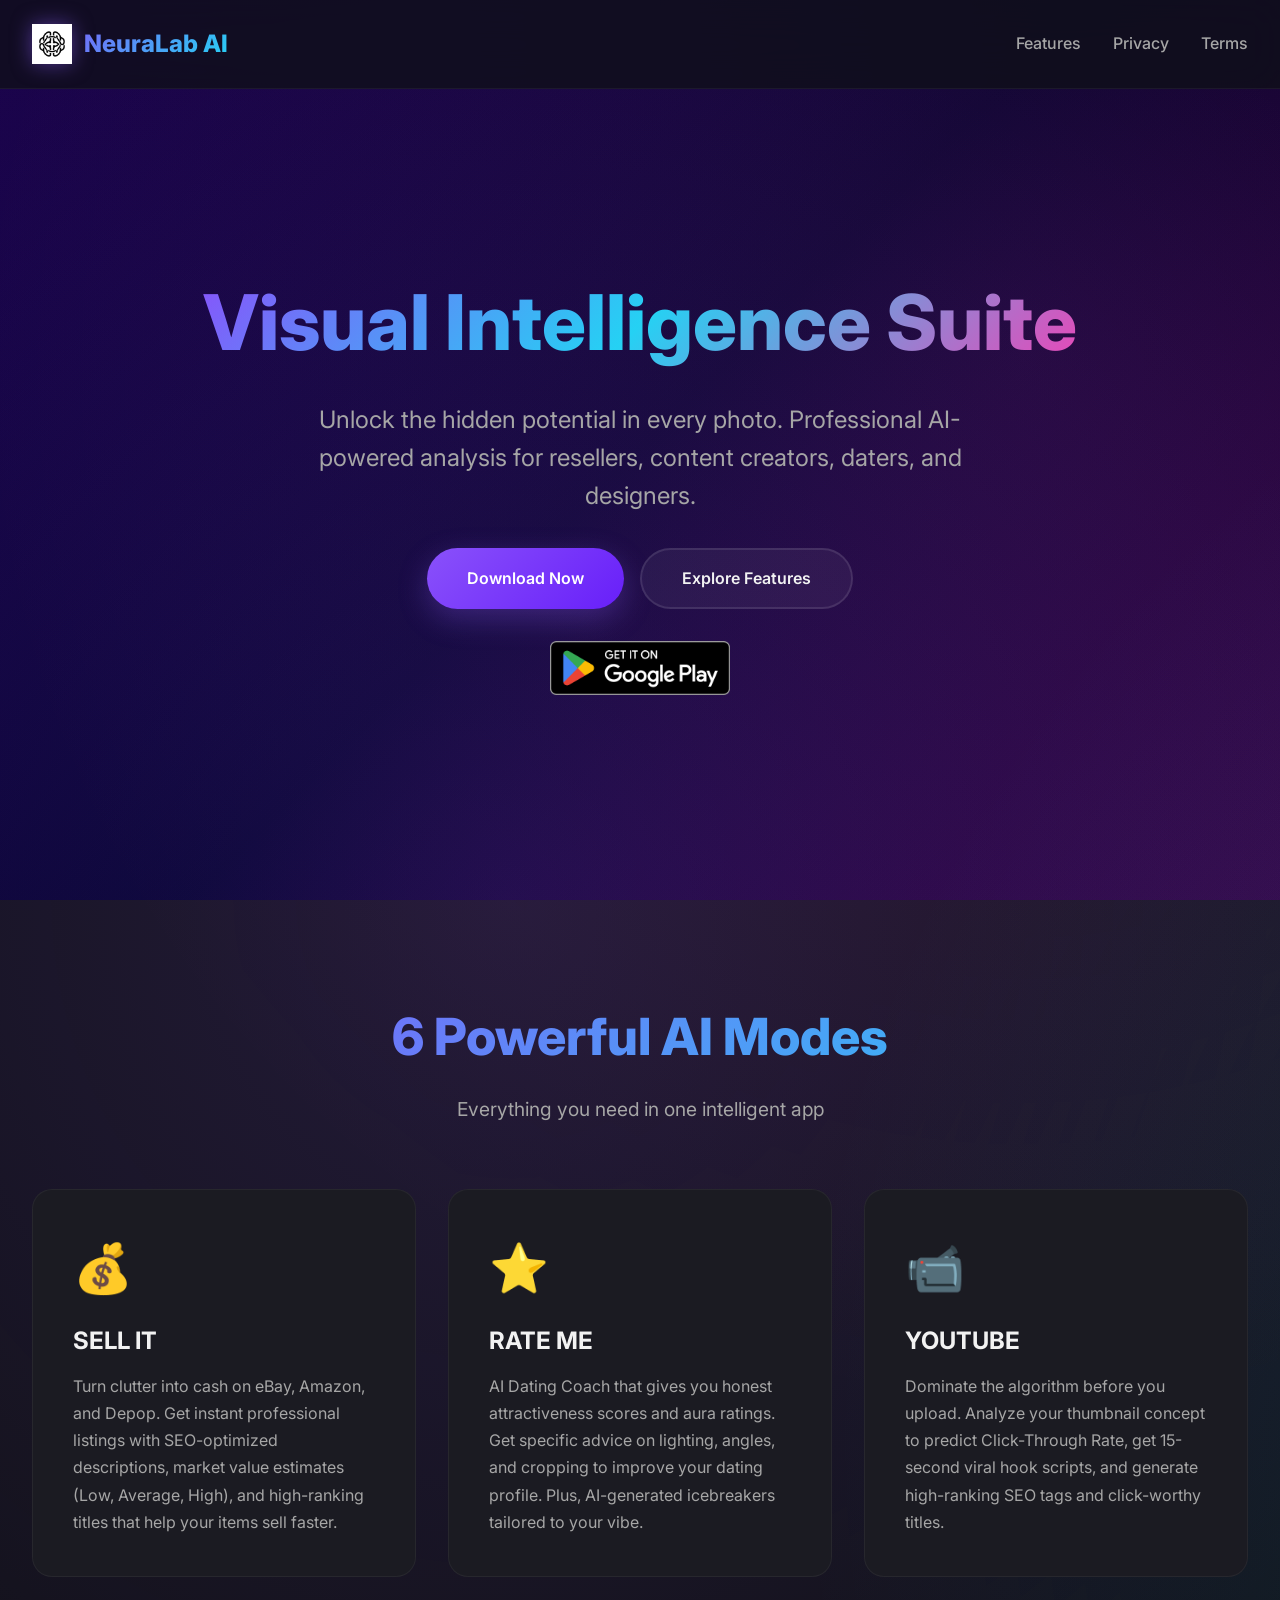
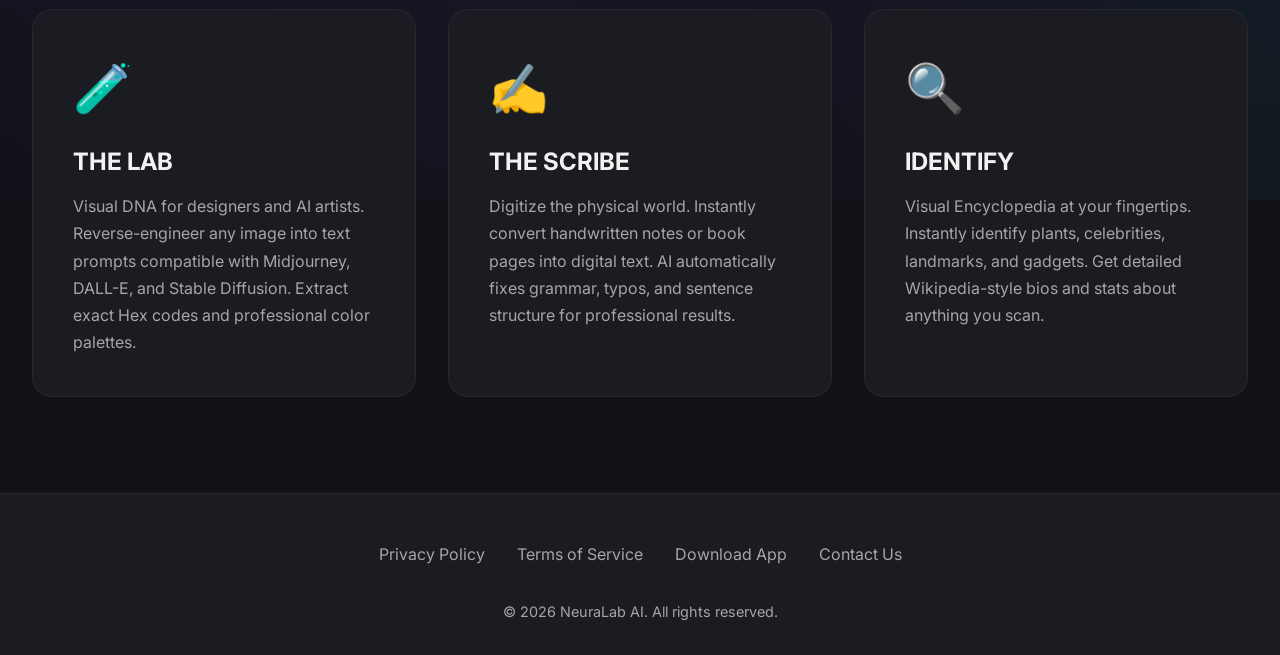
==== neuralab_ai/index.html @ deb69784 "Add files via upload" ====
<!DOCTYPE html>
<html lang="en">

<head>
    <meta charset="UTF-8">
    <meta name="viewport" content="width=device-width, initial-scale=1.0">
    <meta name="description"
        content="NeuraLab AI - Professional visual intelligence suite for resellers, content creators, and designers. 6 powerful AI modes in one app.">
    <title>NeuraLab AI - Visual Intelligence Suite</title>
    <link rel="icon" type="image/png" href="assets/NeuraLab_AI_logo.png">
    <link rel="preconnect" href="https://fonts.googleapis.com">
    <link rel="preconnect" href="https://fonts.gstatic.com" crossorigin>
    <link href="https://fonts.googleapis.com/css2?family=Inter:wght@300;400;500;600;700;800&display=swap"
        rel="stylesheet">
    <style>
        * {
            margin: 0;
            padding: 0;
            box-sizing: border-box;
        }

        :root {
            --primary: hsl(260, 95%, 65%);
            --primary-dark: hsl(260, 95%, 55%);
            --secondary: hsl(190, 90%, 55%);
            --accent: hsl(320, 85%, 60%);
            --bg-dark: hsl(240, 15%, 8%);
            --bg-card: hsl(240, 12%, 12%);
            --text-light: hsl(0, 0%, 95%);
            --text-muted: hsl(0, 0%, 65%);
        }

        body {
            font-family: 'Inter', -apple-system, BlinkMacSystemFont, "Segoe UI", Roboto, sans-serif;
            background: var(--bg-dark);
            color: var(--text-light);
            line-height: 1.6;
            overflow-x: hidden;
        }

        /* Animated Background */
        .bg-gradient {
            position: fixed;
            top: 0;
            left: 0;
            width: 100%;
            height: 100%;
            background: linear-gradient(135deg,
                    hsl(260, 95%, 15%) 0%,
                    hsl(240, 95%, 8%) 50%,
                    hsl(280, 95%, 12%) 100%);
            z-index: -2;
        }

        .bg-gradient::before {
            content: '';
            position: absolute;
            width: 200%;
            height: 200%;
            background: radial-gradient(circle at 20% 50%, hsla(260, 95%, 65%, 0.15) 0%, transparent 50%),
                radial-gradient(circle at 80% 80%, hsla(190, 90%, 55%, 0.15) 0%, transparent 50%),
                radial-gradient(circle at 40% 20%, hsla(320, 85%, 60%, 0.1) 0%, transparent 50%);
            animation: morphing 20s ease-in-out infinite;
        }

        @keyframes morphing {

            0%,
            100% {
                transform: translate(0, 0) scale(1);
            }

            33% {
                transform: translate(-5%, -5%) scale(1.1);
            }

            66% {
                transform: translate(5%, 5%) scale(0.9);
            }
        }

        /* Navigation */
        nav {
            position: fixed;
            top: 0;
            width: 100%;
            padding: 1.5rem 2rem;
            display: flex;
            justify-content: space-between;
            align-items: center;
            z-index: 100;
            background: rgba(15, 15, 25, 0.8);
            backdrop-filter: blur(20px);
            border-bottom: 1px solid rgba(255, 255, 255, 0.05);
        }

        .logo {
            display: flex;
            align-items: center;
            gap: 0.75rem;
            font-size: 1.5rem;
            font-weight: 800;
            background: linear-gradient(135deg, var(--primary), var(--secondary));
            -webkit-background-clip: text;
            -webkit-text-fill-color: transparent;
            background-clip: text;
        }

        .logo img {
            width: 40px;
            height: 40px;
            filter: drop-shadow(0 0 10px rgba(138, 92, 246, 0.5));
        }

        .nav-links {
            display: flex;
            gap: 2rem;
            list-style: none;
        }

        .nav-links a {
            color: var(--text-muted);
            text-decoration: none;
            font-weight: 500;
            transition: all 0.3s ease;
            position: relative;
        }

        .nav-links a::after {
            content: '';
            position: absolute;
            bottom: -5px;
            left: 0;
            width: 0;
            height: 2px;
            background: linear-gradient(90deg, var(--primary), var(--secondary));
            transition: width 0.3s ease;
        }

        .nav-links a:hover {
            color: var(--text-light);
        }

        .nav-links a:hover::after {
            width: 100%;
        }

        /* Hero Section */
        .hero {
            min-height: 100vh;
            display: flex;
            flex-direction: column;
            justify-content: center;
            align-items: center;
            text-align: center;
            padding: 8rem 2rem 4rem;
            position: relative;
        }

        .hero h1 {
            font-size: clamp(2.5rem, 6vw, 5rem);
            font-weight: 800;
            background: linear-gradient(135deg,
                    var(--primary) 0%,
                    var(--secondary) 50%,
                    var(--accent) 100%);
            -webkit-background-clip: text;
            -webkit-text-fill-color: transparent;
            background-clip: text;
            margin-bottom: 1rem;
            animation: fadeInUp 0.8s ease-out;
        }

        .hero .tagline {
            font-size: clamp(1.1rem, 2vw, 1.5rem);
            color: var(--text-muted);
            max-width: 700px;
            margin: 0 auto 2rem;
            animation: fadeInUp 0.8s ease-out 0.2s both;
        }

        .hero .cta-buttons {
            display: flex;
            gap: 1rem;
            flex-wrap: wrap;
            justify-content: center;
            animation: fadeInUp 0.8s ease-out 0.4s both;
        }

        .btn {
            padding: 1rem 2.5rem;
            border-radius: 50px;
            font-weight: 600;
            text-decoration: none;
            transition: all 0.3s ease;
            display: inline-flex;
            align-items: center;
            gap: 0.5rem;
            border: none;
            cursor: pointer;
            font-size: 1rem;
        }

        .btn-primary {
            background: linear-gradient(135deg, var(--primary), var(--primary-dark));
            color: white;
            box-shadow: 0 10px 30px rgba(138, 92, 246, 0.3);
        }

        .btn-primary:hover {
            transform: translateY(-3px);
            box-shadow: 0 15px 40px rgba(138, 92, 246, 0.5);
        }

        .btn-secondary {
            background: rgba(255, 255, 255, 0.05);
            color: var(--text-light);
            border: 2px solid rgba(255, 255, 255, 0.1);
            backdrop-filter: blur(10px);
        }

        .btn-secondary:hover {
            background: rgba(255, 255, 255, 0.1);
            border-color: rgba(255, 255, 255, 0.2);
            transform: translateY(-3px);
        }

        .play-badge {
            max-width: 180px;
            height: auto;
            transition: transform 0.3s ease;
        }

        .play-badge:hover {
            transform: scale(1.05);
        }

        @keyframes fadeInUp {
            from {
                opacity: 0;
                transform: translateY(30px);
            }

            to {
                opacity: 1;
                transform: translateY(0);
            }
        }

        /* Features Section */
        .features {
            padding: 6rem 2rem;
            max-width: 1400px;
            margin: 0 auto;
        }

        .section-header {
            text-align: center;
            margin-bottom: 4rem;
        }

        .section-header h2 {
            font-size: clamp(2rem, 4vw, 3.5rem);
            font-weight: 800;
            margin-bottom: 1rem;
            background: linear-gradient(135deg, var(--primary), var(--secondary));
            -webkit-background-clip: text;
            -webkit-text-fill-color: transparent;
            background-clip: text;
        }

        .section-header p {
            color: var(--text-muted);
            font-size: 1.2rem;
        }

        .features-grid {
            display: grid;
            grid-template-columns: repeat(auto-fit, minmax(350px, 1fr));
            gap: 2rem;
        }

        .feature-card {
            background: var(--bg-card);
            border-radius: 20px;
            padding: 2.5rem;
            border: 1px solid rgba(255, 255, 255, 0.05);
            transition: all 0.4s ease;
            position: relative;
            overflow: hidden;
        }

        .feature-card::before {
            content: '';
            position: absolute;
            top: 0;
            left: 0;
            width: 100%;
            height: 100%;
            background: linear-gradient(135deg, rgba(138, 92, 246, 0.1), rgba(45, 212, 191, 0.1));
            opacity: 0;
            transition: opacity 0.4s ease;
        }

        .feature-card:hover {
            transform: translateY(-10px);
            border-color: rgba(138, 92, 246, 0.3);
            box-shadow: 0 20px 60px rgba(138, 92, 246, 0.2);
        }

        .feature-card:hover::before {
            opacity: 1;
        }

        .feature-icon {
            font-size: 3rem;
            margin-bottom: 1rem;
            display: block;
        }

        .feature-card h3 {
            font-size: 1.5rem;
            font-weight: 700;
            margin-bottom: 0.75rem;
            position: relative;
            z-index: 1;
        }

        .feature-card p {
            color: var(--text-muted);
            line-height: 1.7;
            position: relative;
            z-index: 1;
        }

        /* Footer */
        footer {
            background: var(--bg-card);
            padding: 3rem 2rem 2rem;
            border-top: 1px solid rgba(255, 255, 255, 0.05);
            text-align: center;
        }

        .footer-links {
            display: flex;
            gap: 2rem;
            justify-content: center;
            margin-bottom: 2rem;
            flex-wrap: wrap;
        }

        .footer-links a {
            color: var(--text-muted);
            text-decoration: none;
            transition: color 0.3s ease;
        }

        .footer-links a:hover {
            color: var(--primary);
        }

        .copyright {
            color: var(--text-muted);
            font-size: 0.9rem;
        }

        /* Responsive */
        @media (max-width: 768px) {
            nav {
                padding: 1rem;
            }

            .nav-links {
                gap: 1rem;
            }

            .hero {
                padding: 6rem 1.5rem 3rem;
            }

            .cta-buttons {
                flex-direction: column;
                align-items: center;
            }

            .features {
                padding: 4rem 1.5rem;
            }

            .features-grid {
                grid-template-columns: 1fr;
            }
        }

        /* Scroll Reveal Animation */
        .reveal {
            opacity: 0;
            transform: translateY(50px);
            transition: all 0.6s ease-out;
        }

        .reveal.active {
            opacity: 1;
            transform: translateY(0);
        }
    </style>
</head>

<body>
    <div class="bg-gradient"></div>

    <!-- Navigation -->
    <nav>
        <div class="logo">
            <img src="assets/NeuraLab_AI_logo.png" alt="NeuraLab AI Logo">
            <span>NeuraLab AI</span>
        </div>
        <ul class="nav-links">
            <li><a href="#features">Features</a></li>
            <li><a href="privacy_policy.html">Privacy</a></li>
            <li><a href="terms_of_service.html">Terms</a></li>
        </ul>
    </nav>

    <!-- Hero Section -->
    <section class="hero">
        <h1>Visual Intelligence Suite</h1>
        <p class="tagline">
            Unlock the hidden potential in every photo. Professional AI-powered analysis for resellers, content
            creators, daters, and designers.
        </p>
        <div class="cta-buttons">
            <a href="https://play.google.com/store/apps/details?id=com.neuralab.ai" target="_blank"
                class="btn btn-primary">
                Download Now
            </a>
            <a href="#features" class="btn btn-secondary">
                Explore Features
            </a>
        </div>
        <div style="margin-top: 2rem;">
            <a href="https://play.google.com/store/apps/details?id=com.neuralab.ai" target="_blank">
                <img src="assets/GetItOnGooglePlay_Badge_Web_color_English.png" alt="Get it on Google Play"
                    class="play-badge">
            </a>
        </div>
    </section>

    <!-- Features Section -->
    <section id="features" class="features">
        <div class="section-header">
            <h2>6 Powerful AI Modes</h2>
            <p>Everything you need in one intelligent app</p>
        </div>

        <div class="features-grid">
            <!-- Feature 1: SELL IT -->
            <div class="feature-card reveal">
                <span class="feature-icon">💰</span>
                <h3>SELL IT</h3>
                <p>
                    Turn clutter into cash on eBay, Amazon, and Depop. Get instant professional listings with
                    SEO-optimized descriptions,
                    market value estimates (Low, Average, High), and high-ranking titles that help your items sell
                    faster.
                </p>
            </div>

            <!-- Feature 2: RATE ME -->
            <div class="feature-card reveal">
                <span class="feature-icon">⭐</span>
                <h3>RATE ME</h3>
                <p>
                    AI Dating Coach that gives you honest attractiveness scores and aura ratings. Get specific advice on
                    lighting,
                    angles, and cropping to improve your dating profile. Plus, AI-generated icebreakers tailored to your
                    vibe.
                </p>
            </div>

            <!-- Feature 3: YOUTUBE -->
            <div class="feature-card reveal">
                <span class="feature-icon">📹</span>
                <h3>YOUTUBE</h3>
                <p>
                    Dominate the algorithm before you upload. Analyze your thumbnail concept to predict Click-Through
                    Rate,
                    get 15-second viral hook scripts, and generate high-ranking SEO tags and click-worthy titles.
                </p>
            </div>

            <!-- Feature 4: THE LAB -->
            <div class="feature-card reveal">
                <span class="feature-icon">🧪</span>
                <h3>THE LAB</h3>
                <p>
                    Visual DNA for designers and AI artists. Reverse-engineer any image into text prompts compatible
                    with
                    Midjourney, DALL-E, and Stable Diffusion. Extract exact Hex codes and professional color palettes.
                </p>
            </div>

            <!-- Feature 5: THE SCRIBE -->
            <div class="feature-card reveal">
                <span class="feature-icon">✍️</span>
                <h3>THE SCRIBE</h3>
                <p>
                    Digitize the physical world. Instantly convert handwritten notes or book pages into digital text.
                    AI automatically fixes grammar, typos, and sentence structure for professional results.
                </p>
            </div>

            <!-- Feature 6: IDENTIFY -->
            <div class="feature-card reveal">
                <span class="feature-icon">🔍</span>
                <h3>IDENTIFY</h3>
                <p>
                    Visual Encyclopedia at your fingertips. Instantly identify plants, celebrities, landmarks, and
                    gadgets.
                    Get detailed Wikipedia-style bios and stats about anything you scan.
                </p>
            </div>
        </div>
    </section>

    <!-- Footer -->
    <footer>
        <div class="footer-links">
            <a href="privacy_policy.html">Privacy Policy</a>
            <a href="terms_of_service.html">Terms of Service</a>
            <a href="https://play.google.com/store/apps/details?id=com.neuralab.ai" target="_blank">Download App</a>
            <a href="#" id="contact-link">Contact Us</a>
        </div>
        <p class="copyright">&copy; 2026 NeuraLab AI. All rights reserved.</p>
    </footer>

    <script>
        // Anti-spam email obfuscation
        (function () {
            const user = 'decodoinfo';
            const domain = 'gmail' + '.' + 'com';
            const email = user + '@' + domain;
            const contactLink = document.getElementById('contact-link');
            if (contactLink) {
                contactLink.href = 'mailto:' + email;
                contactLink.setAttribute('data-email', email);
            }
        })();

        // Smooth scroll
        // Smooth scroll
        document.querySelectorAll('a[href^="#"]').forEach(anchor => {
            anchor.addEventListener('click', function (e) {
                e.preventDefault();
                const target = document.querySelector(this.getAttribute('href'));
                if (target) {
                    target.scrollIntoView({ behavior: 'smooth', block: 'start' });
                }
            });
        });

        // Scroll reveal animation
        const reveals = document.querySelectorAll('.reveal');

        function checkReveal() {
            reveals.forEach(el => {
                const windowHeight = window.innerHeight;
                const elementTop = el.getBoundingClientRect().top;
                const revealPoint = 100;

                if (elementTop < windowHeight - revealPoint) {
                    el.classList.add('active');
                }
            });
        }

        window.addEventListener('scroll', checkReveal);
        checkReveal(); // Initial check
    </script>
</body>

</html>
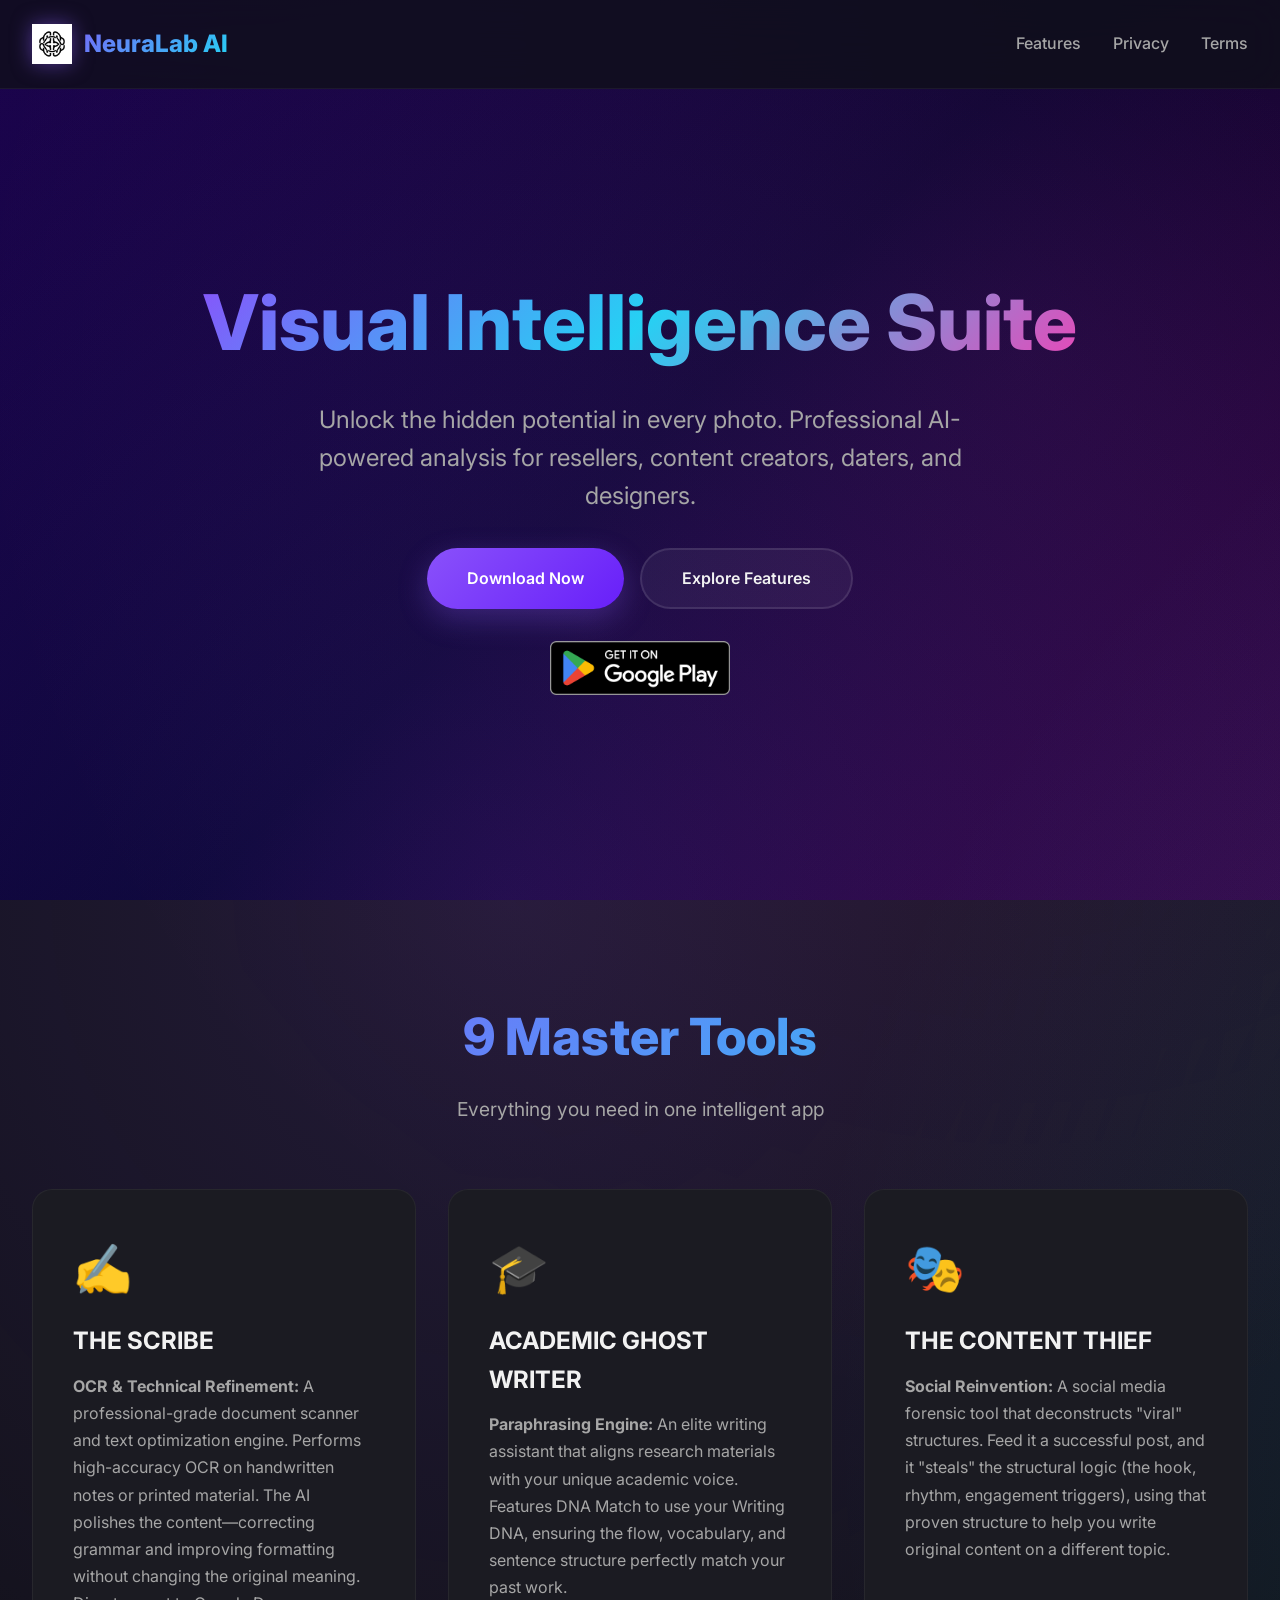
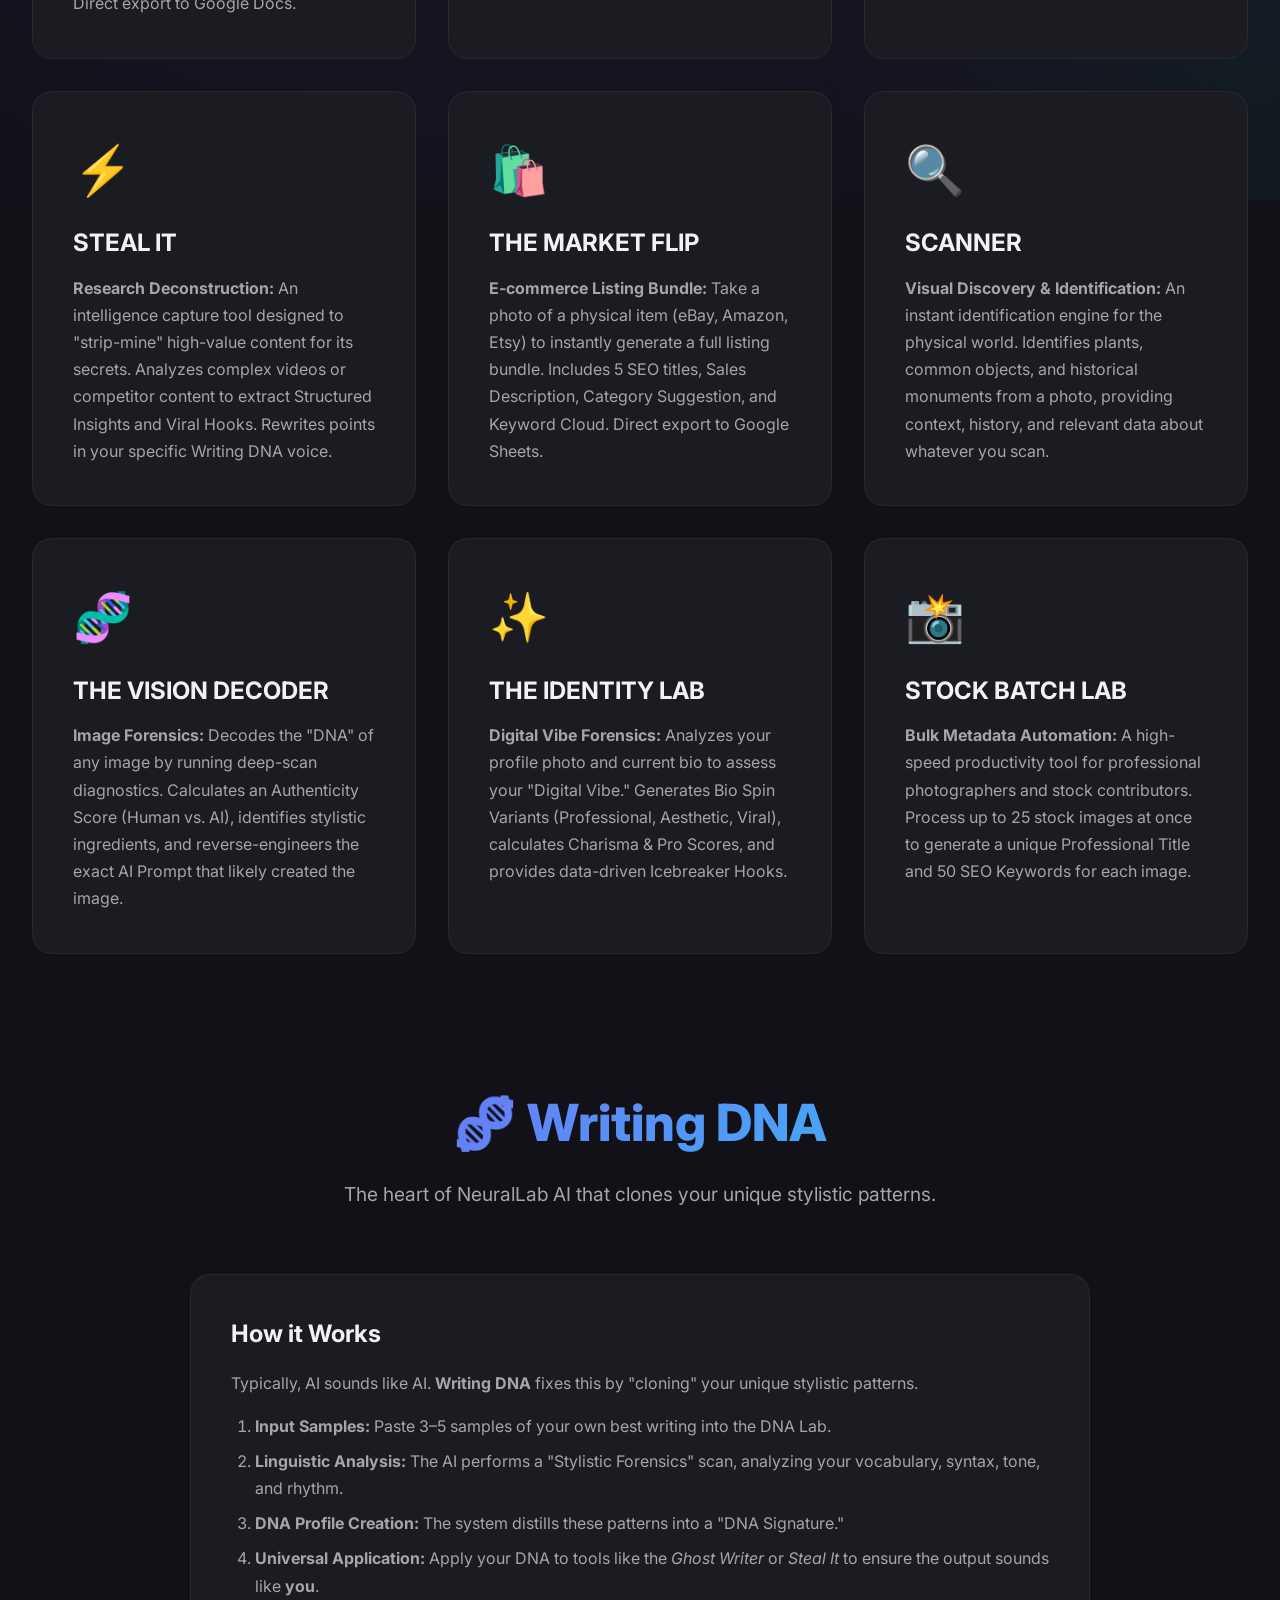
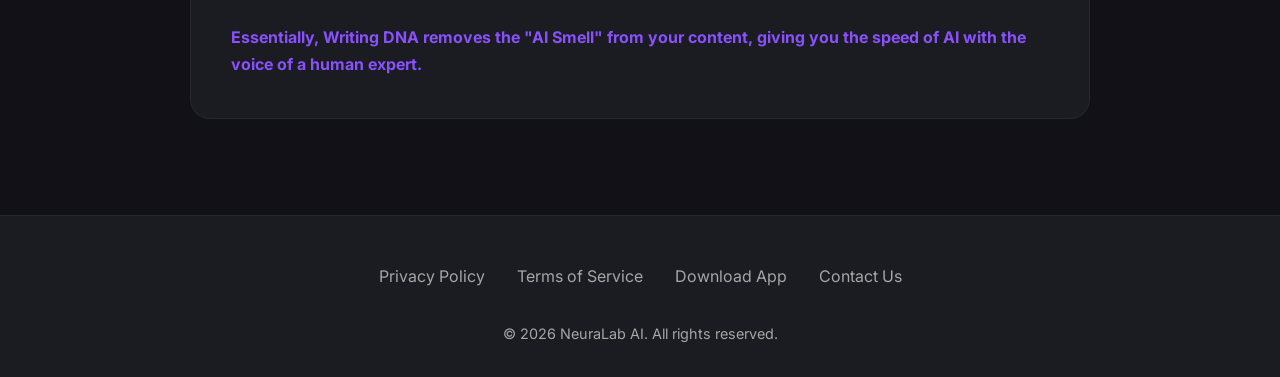
==== commit c2c36b58: "Add files via upload" ====
--- a/neuralab_ai/index.html
+++ b/neuralab_ai/index.html
@@ -4,9 +4,63 @@
 <head>
     <meta charset="UTF-8">
     <meta name="viewport" content="width=device-width, initial-scale=1.0">
+
+    <!-- Primary SEO -->
+    <title>NeuraLab AI - Visual Intelligence Suite | AI Tools for Creators & Resellers</title>
     <meta name="description"
-        content="NeuraLab AI - Professional visual intelligence suite for resellers, content creators, and designers. 6 powerful AI modes in one app.">
-    <title>NeuraLab AI - Visual Intelligence Suite</title>
+        content="NeuraLab AI is a professional visual intelligence suite with 9 powerful AI tools — OCR, e-commerce listings, social content, stock metadata, image forensics, and more. Available on Android.">
+    <meta name="keywords"
+        content="NeuraLab AI, AI tools, OCR app, e-commerce AI, Writing DNA, stock photo metadata, image forensics, AI content creator, Google Docs export, Google Sheets AI">
+    <meta name="author" content="NeuraLab AI">
+    <meta name="robots" content="index, follow">
+    <link rel="canonical" href="https://www.decodo.website/website/neuralab_ai/">
+
+    <!-- Geo -->
+    <meta name="geo.region" content="IN">
+    <meta name="geo.placename" content="India">
+    <meta name="ICBM" content="20.5937, 78.9629">
+
+    <!-- Open Graph (Facebook / LinkedIn) -->
+    <meta property="og:type" content="website">
+    <meta property="og:url" content="https://www.decodo.website/website/neuralab_ai/">
+    <meta property="og:title" content="NeuraLab AI - Visual Intelligence Suite">
+    <meta property="og:description"
+        content="9 powerful AI tools in one app — OCR, e-commerce listings, social content reinvention, stock metadata, image forensics, and more.">
+    <meta property="og:image" content="https://www.decodo.website/website/neuralab_ai/assets/NeuraLab_AI_logo.png">
+    <meta property="og:site_name" content="NeuraLab AI">
+    <meta property="og:locale" content="en_US">
+
+    <!-- Twitter Card -->
+    <meta name="twitter:card" content="summary_large_image">
+    <meta name="twitter:title" content="NeuraLab AI - Visual Intelligence Suite">
+    <meta name="twitter:description"
+        content="9 powerful AI tools in one app — OCR, e-commerce listings, social content reinvention, stock metadata, image forensics, and more.">
+    <meta name="twitter:image" content="https://www.decodo.website/website/neuralab_ai/assets/NeuraLab_AI_logo.png">
+
+    <!-- JSON-LD Structured Data -->
+    <script type="application/ld+json">
+    {
+        "@context": "https://schema.org",
+        "@type": "MobileApplication",
+        "name": "NeuraLab AI",
+        "operatingSystem": "ANDROID",
+        "applicationCategory": "UtilitiesApplication",
+        "description": "NeuraLab AI is a professional visual intelligence suite with 9 powerful AI tools for content creators, researchers, and e-commerce sellers.",
+        "url": "https://www.decodo.website/website/neuralab_ai/",
+        "downloadUrl": "https://play.google.com/store/apps/details?id=com.neuralab.ai",
+        "offers": {
+            "@type": "Offer",
+            "price": "0",
+            "priceCurrency": "USD"
+        },
+        "publisher": {
+            "@type": "Organization",
+            "name": "NeuraLab AI",
+            "url": "https://www.decodo.website/website/neuralab_ai/"
+        }
+    }
+    </script>
+
     <link rel="icon" type="image/png" href="assets/NeuraLab_AI_logo.png">
     <link rel="preconnect" href="https://fonts.googleapis.com">
     <link rel="preconnect" href="https://fonts.gstatic.com" crossorigin>
@@ -449,77 +503,138 @@
     <!-- Features Section -->
     <section id="features" class="features">
         <div class="section-header">
-            <h2>6 Powerful AI Modes</h2>
+            <h2>9 Master Tools</h2>
             <p>Everything you need in one intelligent app</p>
         </div>
 
         <div class="features-grid">
-            <!-- Feature 1: SELL IT -->
-            <div class="feature-card reveal">
-                <span class="feature-icon">💰</span>
-                <h3>SELL IT</h3>
-                <p>
-                    Turn clutter into cash on eBay, Amazon, and Depop. Get instant professional listings with
-                    SEO-optimized descriptions,
-                    market value estimates (Low, Average, High), and high-ranking titles that help your items sell
-                    faster.
-                </p>
-            </div>
-
-            <!-- Feature 2: RATE ME -->
-            <div class="feature-card reveal">
-                <span class="feature-icon">⭐</span>
-                <h3>RATE ME</h3>
-                <p>
-                    AI Dating Coach that gives you honest attractiveness scores and aura ratings. Get specific advice on
-                    lighting,
-                    angles, and cropping to improve your dating profile. Plus, AI-generated icebreakers tailored to your
-                    vibe.
-                </p>
-            </div>
-
-            <!-- Feature 3: YOUTUBE -->
-            <div class="feature-card reveal">
-                <span class="feature-icon">📹</span>
-                <h3>YOUTUBE</h3>
-                <p>
-                    Dominate the algorithm before you upload. Analyze your thumbnail concept to predict Click-Through
-                    Rate,
-                    get 15-second viral hook scripts, and generate high-ranking SEO tags and click-worthy titles.
-                </p>
-            </div>
-
-            <!-- Feature 4: THE LAB -->
-            <div class="feature-card reveal">
-                <span class="feature-icon">🧪</span>
-                <h3>THE LAB</h3>
-                <p>
-                    Visual DNA for designers and AI artists. Reverse-engineer any image into text prompts compatible
-                    with
-                    Midjourney, DALL-E, and Stable Diffusion. Extract exact Hex codes and professional color palettes.
-                </p>
-            </div>
-
-            <!-- Feature 5: THE SCRIBE -->
+            <!-- Feature 1: THE SCRIBE -->
             <div class="feature-card reveal">
                 <span class="feature-icon">✍️</span>
                 <h3>THE SCRIBE</h3>
                 <p>
-                    Digitize the physical world. Instantly convert handwritten notes or book pages into digital text.
-                    AI automatically fixes grammar, typos, and sentence structure for professional results.
-                </p>
-            </div>
-
-            <!-- Feature 6: IDENTIFY -->
+                    <strong>OCR & Technical Refinement:</strong> A professional-grade document scanner and text
+                    optimization engine. Performs high-accuracy OCR on handwritten notes or printed material. The AI
+                    polishes the content—correcting grammar and improving formatting without changing the original
+                    meaning. Direct export to Google Docs.
+                </p>
+            </div>
+
+            <!-- Feature 2: ACADEMIC GHOST WRITER -->
+            <div class="feature-card reveal">
+                <span class="feature-icon">🎓</span>
+                <h3>ACADEMIC GHOST WRITER</h3>
+                <p>
+                    <strong>Paraphrasing Engine:</strong> An elite writing assistant that aligns research materials with
+                    your unique academic voice. Features DNA Match to use your Writing DNA, ensuring the flow,
+                    vocabulary, and sentence structure perfectly match your past work.
+                </p>
+            </div>
+
+            <!-- Feature 3: THE CONTENT THIEF -->
+            <div class="feature-card reveal">
+                <span class="feature-icon">🎭</span>
+                <h3>THE CONTENT THIEF</h3>
+                <p>
+                    <strong>Social Reinvention:</strong> A social media forensic tool that deconstructs "viral"
+                    structures. Feed it a successful post, and it "steals" the structural logic (the hook, rhythm,
+                    engagement triggers), using that proven structure to help you write original content on a different
+                    topic.
+                </p>
+            </div>
+
+            <!-- Feature 4: STEAL IT -->
+            <div class="feature-card reveal">
+                <span class="feature-icon">⚡</span>
+                <h3>STEAL IT</h3>
+                <p>
+                    <strong>Research Deconstruction:</strong> An intelligence capture tool designed to "strip-mine"
+                    high-value content for its secrets. Analyzes complex videos or competitor content to extract
+                    Structured Insights and Viral Hooks. Rewrites points in your specific Writing DNA voice.
+                </p>
+            </div>
+
+            <!-- Feature 5: THE MARKET FLIP -->
+            <div class="feature-card reveal">
+                <span class="feature-icon">🛍️</span>
+                <h3>THE MARKET FLIP</h3>
+                <p>
+                    <strong>E-commerce Listing Bundle:</strong> Take a photo of a physical item (eBay, Amazon, Etsy) to
+                    instantly generate a full listing bundle. Includes 5 SEO titles, Sales Description, Category
+                    Suggestion, and Keyword Cloud. Direct export to Google Sheets.
+                </p>
+            </div>
+
+            <!-- Feature 6: SCANNER -->
             <div class="feature-card reveal">
                 <span class="feature-icon">🔍</span>
-                <h3>IDENTIFY</h3>
-                <p>
-                    Visual Encyclopedia at your fingertips. Instantly identify plants, celebrities, landmarks, and
-                    gadgets.
-                    Get detailed Wikipedia-style bios and stats about anything you scan.
-                </p>
-            </div>
+                <h3>SCANNER</h3>
+                <p>
+                    <strong>Visual Discovery & Identification:</strong> An instant identification engine for the
+                    physical world. Identifies plants, common objects, and historical monuments from a photo, providing
+                    context, history, and relevant data about whatever you scan.
+                </p>
+            </div>
+
+            <!-- Feature 7: THE VISION DECODER -->
+            <div class="feature-card reveal">
+                <span class="feature-icon">🧬</span>
+                <h3>THE VISION DECODER</h3>
+                <p>
+                    <strong>Image Forensics:</strong> Decodes the "DNA" of any image by running deep-scan diagnostics.
+                    Calculates an Authenticity Score (Human vs. AI), identifies stylistic ingredients, and
+                    reverse-engineers the exact AI Prompt that likely created the image.
+                </p>
+            </div>
+
+            <!-- Feature 8: THE IDENTITY LAB -->
+            <div class="feature-card reveal">
+                <span class="feature-icon">✨</span>
+                <h3>THE IDENTITY LAB</h3>
+                <p>
+                    <strong>Digital Vibe Forensics:</strong> Analyzes your profile photo and current bio to assess your
+                    "Digital Vibe." Generates Bio Spin Variants (Professional, Aesthetic, Viral), calculates Charisma &
+                    Pro Scores, and provides data-driven Icebreaker Hooks.
+                </p>
+            </div>
+
+            <!-- Feature 9: STOCK BATCH LAB -->
+            <div class="feature-card reveal">
+                <span class="feature-icon">📸</span>
+                <h3>STOCK BATCH LAB</h3>
+                <p>
+                    <strong>Bulk Metadata Automation:</strong> A high-speed productivity tool for professional
+                    photographers and stock contributors. Process up to 25 stock images at once to generate a unique
+                    Professional Title and 50 SEO Keywords for each image.
+                </p>
+            </div>
+        </div>
+    </section>
+
+    <!-- DNA Section -->
+    <section id="dna" class="features" style="padding-top: 2rem;">
+        <div class="section-header">
+            <h2>🧬 Writing DNA</h2>
+            <p>The heart of NeuralLab AI that clones your unique stylistic patterns.</p>
+        </div>
+        <div class="feature-card reveal" style="max-width: 900px; margin: 0 auto; text-align: left;">
+            <h3 style="margin-bottom: 1rem;">How it Works</h3>
+            <p style="margin-bottom: 1rem;">Typically, AI sounds like AI. <strong>Writing DNA</strong> fixes this by
+                "cloning" your unique stylistic patterns.</p>
+            <ol style="margin-left: 1.5rem; color: var(--text-muted); line-height: 1.7;">
+                <li style="margin-bottom: 0.5rem;"><strong>Input Samples:</strong> Paste 3–5 samples of your own best
+                    writing into the DNA Lab.</li>
+                <li style="margin-bottom: 0.5rem;"><strong>Linguistic Analysis:</strong> The AI performs a "Stylistic
+                    Forensics" scan, analyzing your vocabulary, syntax, tone, and rhythm.</li>
+                <li style="margin-bottom: 0.5rem;"><strong>DNA Profile Creation:</strong> The system distills these
+                    patterns into a "DNA Signature."</li>
+                <li style="margin-bottom: 0.5rem;"><strong>Universal Application:</strong> Apply your DNA to tools like
+                    the <em>Ghost Writer</em> or <em>Steal It</em> to ensure the output sounds like
+                    <strong>you</strong>.
+                </li>
+            </ol>
+            <p style="margin-top: 1.5rem; color: var(--primary);"><strong>Essentially, Writing DNA removes the "AI
+                    Smell" from your content, giving you the speed of AI with the voice of a human expert.</strong></p>
         </div>
     </section>
 
@@ -534,49 +649,7 @@
         <p class="copyright">&copy; 2026 NeuraLab AI. All rights reserved.</p>
     </footer>
 
-    <script>
-        // Anti-spam email obfuscation
-        (function () {
-            const user = 'decodoinfo';
-            const domain = 'gmail' + '.' + 'com';
-            const email = user + '@' + domain;
-            const contactLink = document.getElementById('contact-link');
-            if (contactLink) {
-                contactLink.href = 'mailto:' + email;
-                contactLink.setAttribute('data-email', email);
-            }
-        })();
-
-        // Smooth scroll
-        // Smooth scroll
-        document.querySelectorAll('a[href^="#"]').forEach(anchor => {
-            anchor.addEventListener('click', function (e) {
-                e.preventDefault();
-                const target = document.querySelector(this.getAttribute('href'));
-                if (target) {
-                    target.scrollIntoView({ behavior: 'smooth', block: 'start' });
-                }
-            });
-        });
-
-        // Scroll reveal animation
-        const reveals = document.querySelectorAll('.reveal');
-
-        function checkReveal() {
-            reveals.forEach(el => {
-                const windowHeight = window.innerHeight;
-                const elementTop = el.getBoundingClientRect().top;
-                const revealPoint = 100;
-
-                if (elementTop < windowHeight - revealPoint) {
-                    el.classList.add('active');
-                }
-            });
-        }
-
-        window.addEventListener('scroll', checkReveal);
-        checkReveal(); // Initial check
-    </script>
+    <script src="assets/js/script.js"></script>
 </body>
 
 </html>
